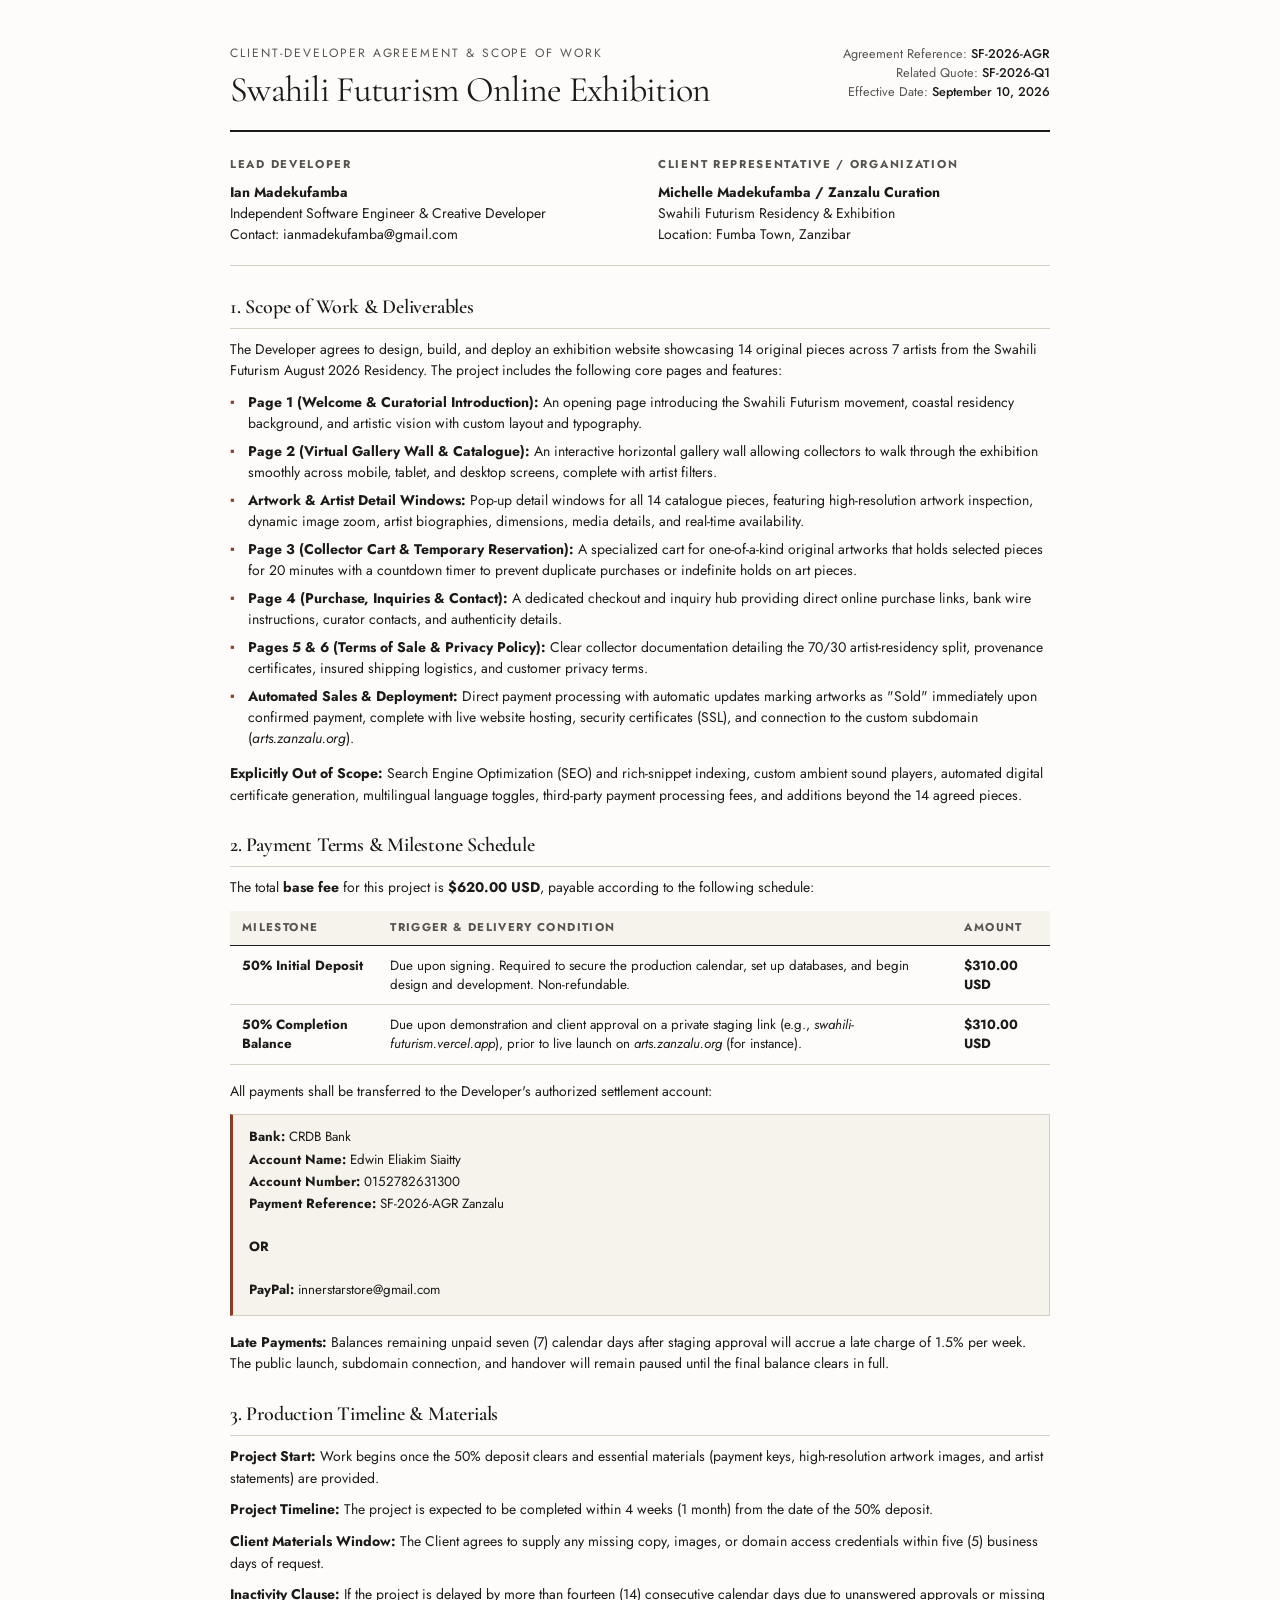
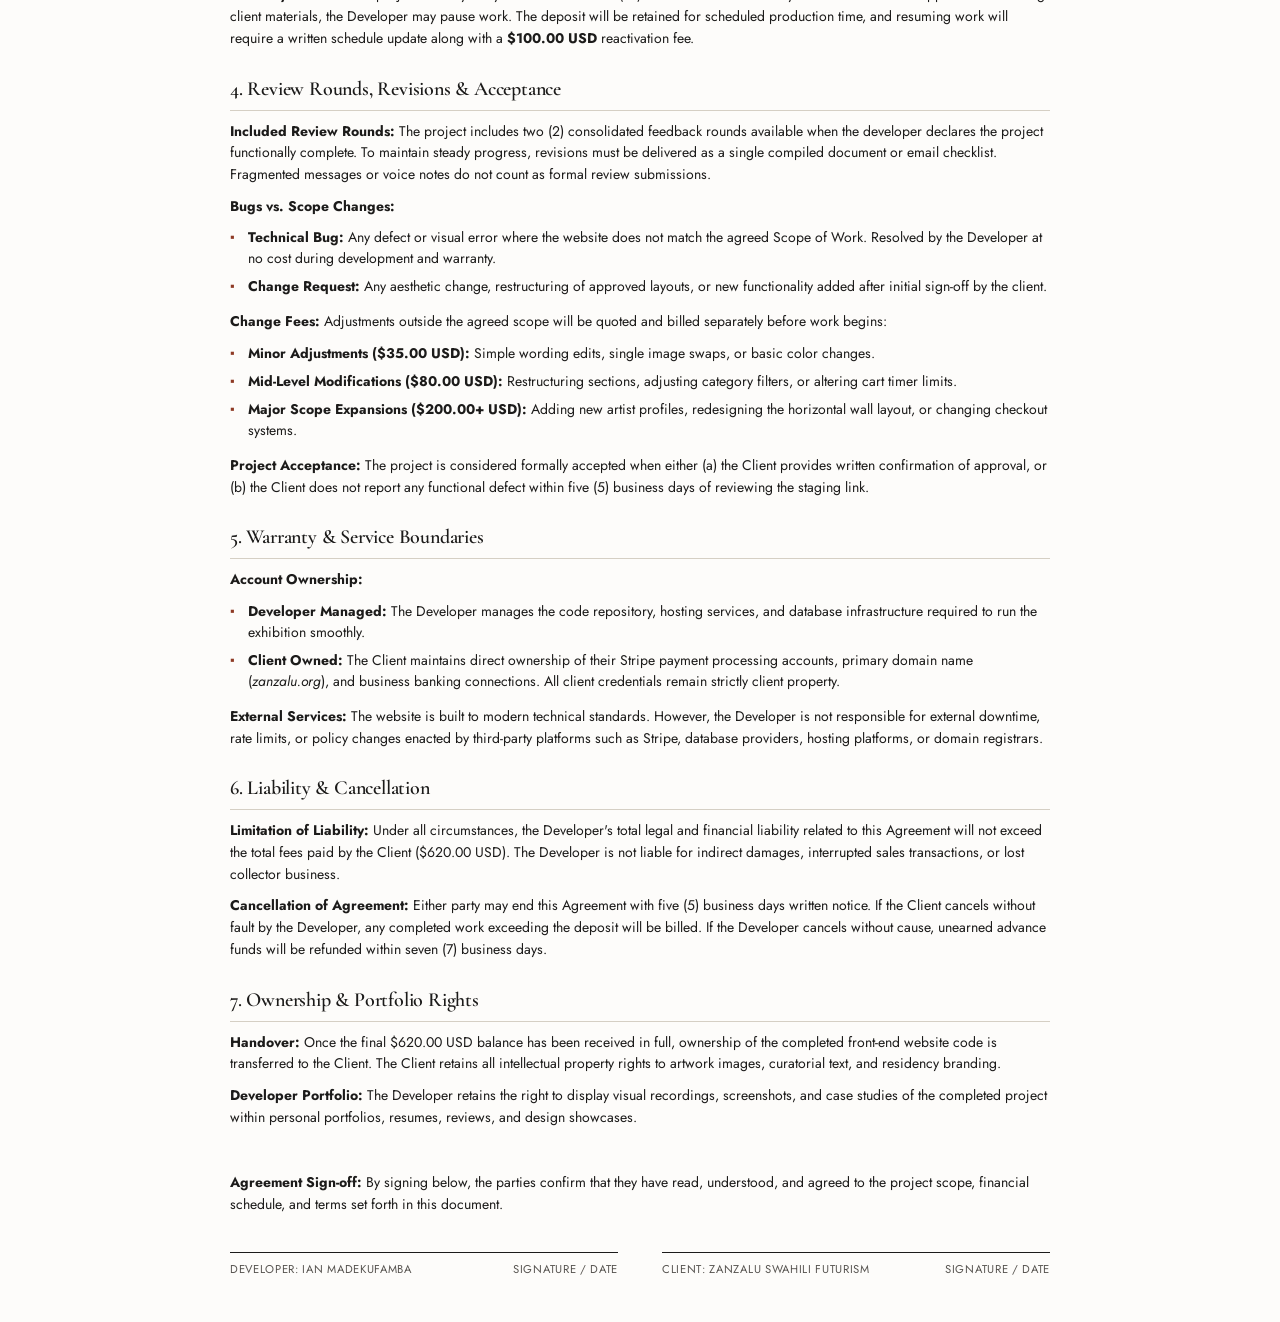
==== project init docs/contract.html @ 7074af78 "feat: complete Swahili Futurism exhibition demo preview" ====
<!DOCTYPE html>
<html lang="en">
<head>
  <meta charset="UTF-8">
  <meta name="viewport" content="width=device-width, initial-scale=1.0">
  <title>Client-Developer Agreement — Swahili Futurism Online Exhibition</title>
  <link rel="preconnect" href="https://fonts.googleapis.com">
  <link rel="preconnect" href="https://fonts.gstatic.com" crossorigin>
  <link href="https://fonts.googleapis.com/css2?family=Cormorant+Garamond:ital,wght@0,400;0,600;1,400&family=Jost:wght@300;400;500;600&display=swap" rel="stylesheet">
  <style>
    :root {
      --bg-page: #FDFCFA;
      --bg-surface: #F6F3EC;
      --text-main: #1C1B1A;
      --text-muted: #575450;
      --border-line: #D5CFC4;
      --accent: #8E3A24;
      --font-serif: 'Cormorant Garamond', Georgia, serif;
      --font-sans: 'Jost', -apple-system, BlinkMacSystemFont, sans-serif;
    }

    * {
      box-sizing: border-box;
      margin: 0;
      padding: 0;
    }

    body {
      background-color: var(--bg-page);
      color: var(--text-main);
      font-family: var(--font-sans);
      font-size: 11pt;
      line-height: 1.55;
      padding: 44px 52px;
    }

    @page {
      size: A4;
      margin: 14mm 16mm;
    }

    .contract-sheet {
      max-width: 820px;
      margin: 0 auto;
    }

    /* Header */
    .header-row {
      display: flex;
      justify-content: space-between;
      align-items: flex-start;
      padding-bottom: 20px;
      border-bottom: 2px solid var(--text-main);
      margin-bottom: 24px;
      break-after: avoid;
      page-break-after: avoid;
    }

    .project-eyebrow {
      font-size: 9pt;
      letter-spacing: 0.16em;
      text-transform: uppercase;
      color: var(--text-muted);
      margin-bottom: 6px;
    }

    .doc-title {
      font-family: var(--font-serif);
      font-size: 27pt;
      font-weight: 400;
      line-height: 1.15;
      letter-spacing: -0.02em;
    }

    .meta-block {
      text-align: right;
      font-size: 9.5pt;
      color: var(--text-muted);
      line-height: 1.5;
    }

    .meta-block strong {
      color: var(--text-main);
      font-weight: 500;
    }

    /* Parties Summary */
    .parties-grid {
      display: grid;
      grid-template-columns: 1fr 1fr;
      gap: 36px;
      margin-bottom: 26px;
      padding-bottom: 20px;
      border-bottom: 1px solid var(--border-line);
      break-inside: avoid;
      page-break-inside: avoid;
    }

    .party-col h3 {
      font-size: 8.5pt;
      letter-spacing: 0.15em;
      text-transform: uppercase;
      color: var(--text-muted);
      margin-bottom: 8px;
    }

    .party-col p {
      font-size: 10.5pt;
      color: var(--text-main);
      line-height: 1.5;
    }

    /* Sections & Typography */
    .clause-section {
      margin-bottom: 24px;
      break-inside: avoid;
      page-break-inside: avoid;
    }

    .clause-title {
      font-family: var(--font-serif);
      font-size: 15pt;
      font-weight: 600;
      letter-spacing: -0.01em;
      margin-bottom: 10px;
      color: var(--text-main);
      border-bottom: 1px solid var(--border-line);
      padding-bottom: 5px;
      break-after: avoid;
      page-break-after: avoid;
    }

    .clause-body {
      font-size: 10.5pt;
      color: var(--text-main);
      line-height: 1.55;
    }

    .clause-body p {
      margin-bottom: 10px;
    }

    ul.contract-bullets {
      list-style: none;
      margin: 10px 0 14px;
    }

    ul.contract-bullets li {
      position: relative;
      padding-left: 18px;
      margin-bottom: 7px;
      font-size: 10.5pt;
      line-height: 1.5;
      color: var(--text-main);
    }

    ul.contract-bullets li::before {
      content: "▪";
      position: absolute;
      left: 0;
      color: var(--accent);
      font-size: 9.5pt;
    }

    /* Data Tables */
    table.data-table {
      width: 100%;
      border-collapse: collapse;
      margin: 12px 0 16px;
      break-inside: avoid;
      page-break-inside: avoid;
    }

    table.data-table th {
      text-align: left;
      font-size: 8.5pt;
      letter-spacing: 0.12em;
      text-transform: uppercase;
      color: var(--text-muted);
      padding: 8px 12px;
      border-bottom: 1px solid var(--text-main);
      background-color: var(--bg-surface);
    }

    table.data-table td {
      padding: 10px 12px;
      border-bottom: 1px solid var(--border-line);
      font-size: 10pt;
      vertical-align: top;
      line-height: 1.45;
    }

    table.data-table td strong {
      color: var(--text-main);
    }

    /* Banking Box */
    .bank-details-box {
      background-color: var(--bg-surface);
      border: 1px solid var(--border-line);
      border-left: 3px solid var(--accent);
      padding: 12px 16px;
      margin: 12px 0 16px;
      font-size: 10pt;
      break-inside: avoid;
      page-break-inside: avoid;
    }

    .bank-details-box p {
      margin-bottom: 3px;
      line-height: 1.45;
    }

    /* Signatures */
    .signatures-block {
      margin-top: 28px;
      padding-top: 16px;
      break-inside: avoid;
      page-break-inside: avoid;
    }

    .signoff-grid {
      display: grid;
      grid-template-columns: 1fr 1fr;
      gap: 44px;
      margin-top: 36px;
    }

    .sign-col {
      display: flex;
      flex-direction: column;
    }

    .sign-line {
      border-top: 1px solid var(--text-main);
      padding-top: 8px;
      font-size: 8.5pt;
      letter-spacing: 0.06em;
      text-transform: uppercase;
      color: var(--text-muted);
      display: flex;
      justify-content: space-between;
    }

    /* Explicit Clean Page Breaks */
    .page-break {
      page-break-before: always;
      break-before: page;
      height: 0;
      display: block;
      clear: both;
    }

    @media print {
      body {
        padding: 0;
        background: #fff;
        -webkit-print-color-adjust: exact;
        print-color-adjust: exact;
      }
      .contract-sheet {
        max-width: 100%;
      }
      .clause-section {
        break-inside: avoid;
        page-break-inside: avoid;
        margin-bottom: 20px;
      }
      .bank-details-box {
        background-color: #F8F8F8 !important;
      }
    }
  </style>
</head>
<body>

  <div class="contract-sheet">

    <!-- PAGE 1: Header, Parties & Section 1 -->
    <header class="header-row">
      <div>
        <p class="project-eyebrow">Client-Developer Agreement & Scope of Work</p>
        <h1 class="doc-title">Swahili Futurism Online Exhibition</h1>
      </div>
      <div class="meta-block">
        <p>Agreement Reference: <strong>SF-2026-AGR</strong></p>
        <p>Related Quote: <strong>SF-2026-Q1</strong></p>
        <p>Effective Date: <strong>September 10, 2026</strong></p>
      </div>
    </header>

    <div class="parties-grid">
      <div class="party-col">
        <h3>Lead Developer</h3>
        <p><strong>Ian Madekufamba</strong></p>
        <p>Independent Software Engineer & Creative Developer</p>
        <p>Contact: ianmadekufamba@gmail.com</p>
      </div>
      <div class="party-col">
        <h3>Client Representative / Organization</h3>
        <p><strong>Michelle Madekufamba / Zanzalu Curation</strong></p>
        <p>Swahili Futurism Residency & Exhibition</p>
        <p>Location: Fumba Town, Zanzibar</p>
      </div>
    </div>

    <!-- Section 1: Scope of Work -->
    <section class="clause-section">
      <h2 class="clause-title">1. Scope of Work & Deliverables</h2>
      <div class="clause-body">
        <p>The Developer agrees to design, build, and deploy an exhibition website showcasing 14 original pieces across 7 artists from the Swahili Futurism August 2026 Residency. The project includes the following core pages and features:</p>
        
        <ul class="contract-bullets">
          <li><strong>Page 1 (Welcome & Curatorial Introduction):</strong> An opening page introducing the Swahili Futurism movement, coastal residency background, and artistic vision with custom layout and typography.</li>
          <li><strong>Page 2 (Virtual Gallery Wall & Catalogue):</strong> An interactive horizontal gallery wall allowing collectors to walk through the exhibition smoothly across mobile, tablet, and desktop screens, complete with artist filters.</li>
          <li><strong>Artwork & Artist Detail Windows:</strong> Pop-up detail windows for all 14 catalogue pieces, featuring high-resolution artwork inspection, dynamic image zoom, artist biographies, dimensions, media details, and real-time availability.</li>
          <li><strong>Page 3 (Collector Cart & Temporary Reservation):</strong> A specialized cart for one-of-a-kind original artworks that holds selected pieces for 20 minutes with a countdown timer to prevent duplicate purchases or indefinite holds on art pieces.</li>
          <li><strong>Page 4 (Purchase, Inquiries & Contact):</strong> A dedicated checkout and inquiry hub providing direct online purchase links, bank wire instructions, curator contacts, and authenticity details.</li>
          <li><strong>Pages 5 & 6 (Terms of Sale & Privacy Policy):</strong> Clear collector documentation detailing the 70/30 artist-residency split, provenance certificates, insured shipping logistics, and customer privacy terms.</li>
          <li><strong>Automated Sales & Deployment:</strong> Direct payment processing with automatic updates marking artworks as "Sold" immediately upon confirmed payment, complete with live website hosting, security certificates (SSL), and connection to the custom subdomain (<em>arts.zanzalu.org</em>).</li>
        </ul>

        <p><strong>Explicitly Out of Scope:</strong> Search Engine Optimization (SEO) and rich-snippet indexing, custom ambient sound players, automated digital certificate generation, multilingual language toggles, third-party payment processing fees, and additions beyond the 14 agreed pieces.</p>
      </div>
    </section>

    <!-- Page Break to Page 2 -->
    <div class="page-break"></div>

    <!-- PAGE 2: Financials, Schedule & Revisions -->
    <!-- Section 2: Compensation -->
    <section class="clause-section">
      <h2 class="clause-title">2. Payment Terms & Milestone Schedule</h2>
      <div class="clause-body">
        <p>The total <strong>base fee</strong> for this project is <strong>$620.00 USD</strong>, payable according to the following schedule:</p>

        <table class="data-table">
          <thead>
            <tr>
              <th>Milestone</th>
              <th>Trigger & Delivery Condition</th>
              <th>Amount</th>
            </tr>
          </thead>
          <tbody>
            <tr>
              <td><strong>50% Initial Deposit</strong></td>
              <td>Due upon signing. Required to secure the production calendar, set up databases, and begin design and development. Non-refundable.</td>
              <td><strong>$310.00 USD</strong></td>
            </tr>
            <tr>
              <td><strong>50% Completion Balance</strong></td>
              <td>Due upon demonstration and client approval on a private staging link (e.g., <em>swahili-futurism.vercel.app</em>), prior to live launch on <em>arts.zanzalu.org</em> (for instance).</td>
              <td><strong>$310.00 USD</strong></td>
            </tr>
          </tbody>
        </table>

        <p>All payments shall be transferred to the Developer's authorized settlement account:</p>
        <div class="bank-details-box">
          <p><strong>Bank:</strong> CRDB Bank</p>
          <p><strong>Account Name:</strong> Edwin Eliakim Siaitty</p>
          <p><strong>Account Number:</strong> 0152782631300</p>
          <p><strong>Payment Reference:</strong> SF-2026-AGR Zanzalu</p>
          <br>
          <p><strong>OR</strong></p>
          <br>
          <p><strong>PayPal:</strong> innerstarstore@gmail.com</p>
        </div>

        <p><strong>Late Payments:</strong> Balances remaining unpaid seven (7) calendar days after staging approval will accrue a late charge of 1.5% per week. The public launch, subdomain connection, and handover will remain paused until the final balance clears in full.</p>
      </div>
    </section>

    <!-- Section 3: Timeline & Inactivity -->
    <section class="clause-section">
      <h2 class="clause-title">3. Production Timeline & Materials</h2>
      <div class="clause-body">
        <p><strong>Project Start:</strong> Work begins once the 50% deposit clears and essential materials (payment keys, high-resolution artwork images, and artist statements) are provided.</p>
        <p><strong>Project Timeline:</strong> The project is expected to be completed within 4 weeks (1 month) from the date of the 50% deposit.</p>
        <p><strong>Client Materials Window:</strong> The Client agrees to supply any missing copy, images, or domain access credentials within five (5) business days of request.</p>
        <p><strong>Inactivity Clause:</strong> If the project is delayed by more than fourteen (14) consecutive calendar days due to unanswered approvals or missing client materials, the Developer may pause work. The deposit will be retained for scheduled production time, and resuming work will require a written schedule update along with a <strong>$100.00 USD</strong> reactivation fee.</p>
      </div>
    </section>

    <!-- Section 4: Testing & Revisions -->
    <section class="clause-section">
      <h2 class="clause-title">4. Review Rounds, Revisions & Acceptance</h2>
      <div class="clause-body">
        <p><strong>Included Review Rounds:</strong> The project includes two (2) consolidated feedback rounds available when the developer declares the project functionally complete. To maintain steady progress, revisions must be delivered as a single compiled document or email checklist. Fragmented messages or voice notes do not count as formal review submissions.</p>

        <p><strong>Bugs vs. Scope Changes:</strong></p>
        <ul class="contract-bullets">
          <li><strong>Technical Bug:</strong> Any defect or visual error where the website does not match the agreed Scope of Work. Resolved by the Developer at no cost during development and warranty.</li>
          <li><strong>Change Request:</strong> Any aesthetic change, restructuring of approved layouts, or new functionality added after initial sign-off by the client.</li>
        </ul>

        <p><strong>Change Fees:</strong> Adjustments outside the agreed scope will be quoted and billed separately before work begins:</p>
        <ul class="contract-bullets">
          <li><strong>Minor Adjustments ($35.00 USD):</strong> Simple wording edits, single image swaps, or basic color changes.</li>
          <li><strong>Mid-Level Modifications ($80.00 USD):</strong> Restructuring sections, adjusting category filters, or altering cart timer limits.</li>
          <li><strong>Major Scope Expansions ($200.00+ USD):</strong> Adding new artist profiles, redesigning the horizontal wall layout, or changing checkout systems.</li>
        </ul>

        <p><strong>Project Acceptance:</strong> The project is considered formally accepted when either (a) the Client provides written confirmation of approval, or (b) the Client does not report any functional defect within five (5) business days of reviewing the staging link.</p>
      </div>
    </section>

    <!-- Page Break to Page 3 -->
    <div class="page-break"></div>

    <!-- PAGE 3: Legal, Ownership & Signatures -->
    <!-- Section 5: Warranty & Infrastructure -->
    <section class="clause-section">
      <h2 class="clause-title">5. Warranty & Service Boundaries</h2>
      <div class="clause-body">
        <p><strong>Account Ownership:</strong></p>
        <ul class="contract-bullets">
          <li><strong>Developer Managed:</strong> The Developer manages the code repository, hosting services, and database infrastructure required to run the exhibition smoothly.</li>
          <li><strong>Client Owned:</strong> The Client maintains direct ownership of their Stripe payment processing accounts, primary domain name (<em>zanzalu.org</em>), and business banking connections. All client credentials remain strictly client property.</li>
        </ul>

        <p><strong>External Services:</strong> The website is built to modern technical standards. However, the Developer is not responsible for external downtime, rate limits, or policy changes enacted by third-party platforms such as Stripe, database providers, hosting platforms, or domain registrars.</p>
      </div>
    </section>

    <!-- Section 6: Liability & Termination -->
    <section class="clause-section">
      <h2 class="clause-title">6. Liability & Cancellation</h2>
      <div class="clause-body">
        <p><strong>Limitation of Liability:</strong> Under all circumstances, the Developer's total legal and financial liability related to this Agreement will not exceed the total fees paid by the Client ($620.00 USD). The Developer is not liable for indirect damages, interrupted sales transactions, or lost collector business.</p>
        <p><strong>Cancellation of Agreement:</strong> Either party may end this Agreement with five (5) business days written notice. If the Client cancels without fault by the Developer, any completed work exceeding the deposit will be billed. If the Developer cancels without cause, unearned advance funds will be refunded within seven (7) business days.</p>
      </div>
    </section>

    <!-- Section 7: Ownership & Rights -->
    <section class="clause-section">
      <h2 class="clause-title">7. Ownership & Portfolio Rights</h2>
      <div class="clause-body">
        <p><strong>Handover:</strong> Once the final $620.00 USD balance has been received in full, ownership of the completed front-end website code is transferred to the Client. The Client retains all intellectual property rights to artwork images, curatorial text, and residency branding.</p>
        <p><strong>Developer Portfolio:</strong> The Developer retains the right to display visual recordings, screenshots, and case studies of the completed project within personal portfolios, resumes, reviews, and design showcases.</p>
      </div>
    </section>

    <!-- Signatures -->
    <div class="signatures-block">
      <p class="clause-body"><strong>Agreement Sign-off:</strong> By signing below, the parties confirm that they have read, understood, and agreed to the project scope, financial schedule, and terms set forth in this document.</p>

      <div class="signoff-grid">
        <div class="sign-col">
          <div class="sign-line">
            <span>Developer: Ian Madekufamba</span>
            <span>Signature / Date</span>
          </div>
        </div>
        <div class="sign-col">
          <div class="sign-line">
            <span>Client: Zanzalu Swahili Futurism</span>
            <span>Signature / Date</span>
          </div>
        </div>
      </div>
    </div>

  </div>

</body>
</html>
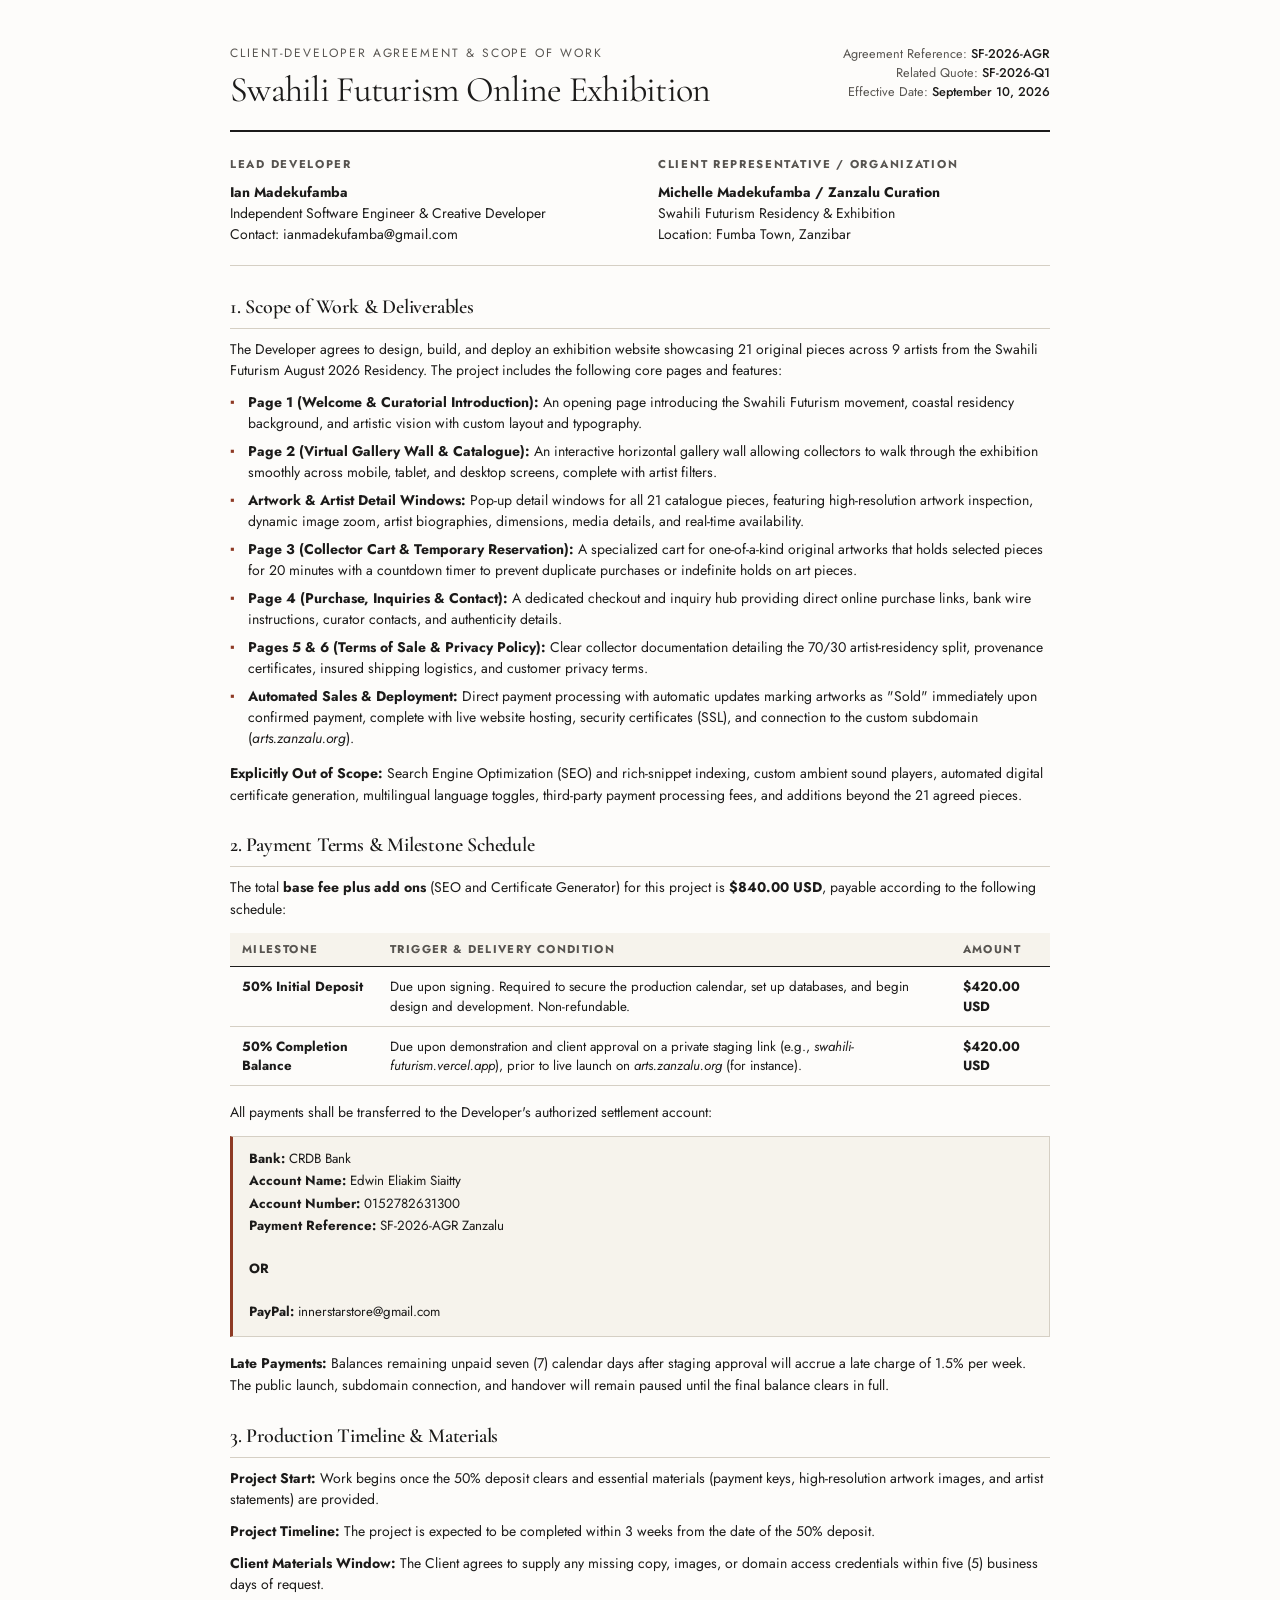
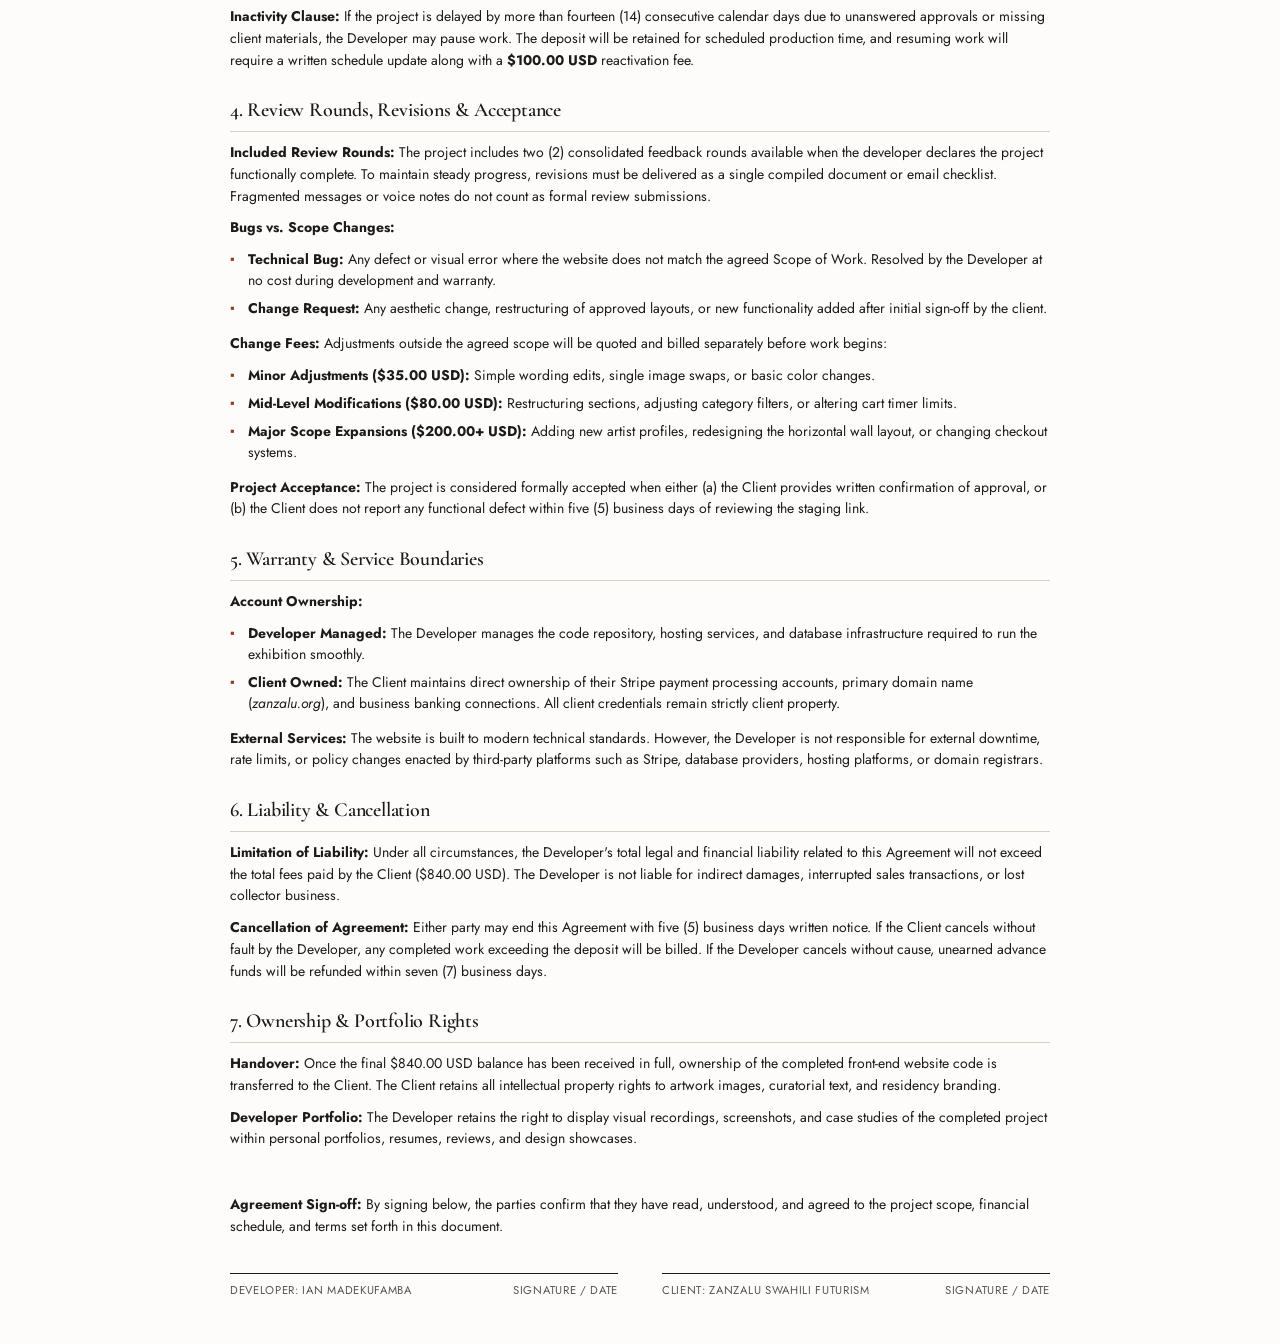
==== commit 329cf81c: "14 to 21" ====
--- a/project init docs/contract.html
+++ b/project init docs/contract.html
@@ -308,19 +308,19 @@
     <section class="clause-section">
       <h2 class="clause-title">1. Scope of Work & Deliverables</h2>
       <div class="clause-body">
-        <p>The Developer agrees to design, build, and deploy an exhibition website showcasing 14 original pieces across 7 artists from the Swahili Futurism August 2026 Residency. The project includes the following core pages and features:</p>
+        <p>The Developer agrees to design, build, and deploy an exhibition website showcasing 21 original pieces across 9 artists from the Swahili Futurism August 2026 Residency. The project includes the following core pages and features:</p>
         
         <ul class="contract-bullets">
           <li><strong>Page 1 (Welcome & Curatorial Introduction):</strong> An opening page introducing the Swahili Futurism movement, coastal residency background, and artistic vision with custom layout and typography.</li>
           <li><strong>Page 2 (Virtual Gallery Wall & Catalogue):</strong> An interactive horizontal gallery wall allowing collectors to walk through the exhibition smoothly across mobile, tablet, and desktop screens, complete with artist filters.</li>
-          <li><strong>Artwork & Artist Detail Windows:</strong> Pop-up detail windows for all 14 catalogue pieces, featuring high-resolution artwork inspection, dynamic image zoom, artist biographies, dimensions, media details, and real-time availability.</li>
+          <li><strong>Artwork & Artist Detail Windows:</strong> Pop-up detail windows for all 21 catalogue pieces, featuring high-resolution artwork inspection, dynamic image zoom, artist biographies, dimensions, media details, and real-time availability.</li>
           <li><strong>Page 3 (Collector Cart & Temporary Reservation):</strong> A specialized cart for one-of-a-kind original artworks that holds selected pieces for 20 minutes with a countdown timer to prevent duplicate purchases or indefinite holds on art pieces.</li>
           <li><strong>Page 4 (Purchase, Inquiries & Contact):</strong> A dedicated checkout and inquiry hub providing direct online purchase links, bank wire instructions, curator contacts, and authenticity details.</li>
           <li><strong>Pages 5 & 6 (Terms of Sale & Privacy Policy):</strong> Clear collector documentation detailing the 70/30 artist-residency split, provenance certificates, insured shipping logistics, and customer privacy terms.</li>
           <li><strong>Automated Sales & Deployment:</strong> Direct payment processing with automatic updates marking artworks as "Sold" immediately upon confirmed payment, complete with live website hosting, security certificates (SSL), and connection to the custom subdomain (<em>arts.zanzalu.org</em>).</li>
         </ul>
 
-        <p><strong>Explicitly Out of Scope:</strong> Search Engine Optimization (SEO) and rich-snippet indexing, custom ambient sound players, automated digital certificate generation, multilingual language toggles, third-party payment processing fees, and additions beyond the 14 agreed pieces.</p>
+        <p><strong>Explicitly Out of Scope:</strong> Search Engine Optimization (SEO) and rich-snippet indexing, custom ambient sound players, automated digital certificate generation, multilingual language toggles, third-party payment processing fees, and additions beyond the 21 agreed pieces.</p>
       </div>
     </section>
 
@@ -332,7 +332,7 @@
     <section class="clause-section">
       <h2 class="clause-title">2. Payment Terms & Milestone Schedule</h2>
       <div class="clause-body">
-        <p>The total <strong>base fee</strong> for this project is <strong>$620.00 USD</strong>, payable according to the following schedule:</p>
+        <p>The total <strong>base fee plus add ons</strong> (SEO and Certificate Generator) for this project is <strong>$840.00 USD</strong>, payable according to the following schedule:</p>
 
         <table class="data-table">
           <thead>
@@ -346,12 +346,12 @@
             <tr>
               <td><strong>50% Initial Deposit</strong></td>
               <td>Due upon signing. Required to secure the production calendar, set up databases, and begin design and development. Non-refundable.</td>
-              <td><strong>$310.00 USD</strong></td>
+              <td><strong>$420.00 USD</strong></td>
             </tr>
             <tr>
               <td><strong>50% Completion Balance</strong></td>
               <td>Due upon demonstration and client approval on a private staging link (e.g., <em>swahili-futurism.vercel.app</em>), prior to live launch on <em>arts.zanzalu.org</em> (for instance).</td>
-              <td><strong>$310.00 USD</strong></td>
+              <td><strong>$420.00 USD</strong></td>
             </tr>
           </tbody>
         </table>
@@ -377,7 +377,7 @@
       <h2 class="clause-title">3. Production Timeline & Materials</h2>
       <div class="clause-body">
         <p><strong>Project Start:</strong> Work begins once the 50% deposit clears and essential materials (payment keys, high-resolution artwork images, and artist statements) are provided.</p>
-        <p><strong>Project Timeline:</strong> The project is expected to be completed within 4 weeks (1 month) from the date of the 50% deposit.</p>
+        <p><strong>Project Timeline:</strong> The project is expected to be completed within 3 weeks from the date of the 50% deposit.</p>
         <p><strong>Client Materials Window:</strong> The Client agrees to supply any missing copy, images, or domain access credentials within five (5) business days of request.</p>
         <p><strong>Inactivity Clause:</strong> If the project is delayed by more than fourteen (14) consecutive calendar days due to unanswered approvals or missing client materials, the Developer may pause work. The deposit will be retained for scheduled production time, and resuming work will require a written schedule update along with a <strong>$100.00 USD</strong> reactivation fee.</p>
       </div>
@@ -428,7 +428,7 @@
     <section class="clause-section">
       <h2 class="clause-title">6. Liability & Cancellation</h2>
       <div class="clause-body">
-        <p><strong>Limitation of Liability:</strong> Under all circumstances, the Developer's total legal and financial liability related to this Agreement will not exceed the total fees paid by the Client ($620.00 USD). The Developer is not liable for indirect damages, interrupted sales transactions, or lost collector business.</p>
+        <p><strong>Limitation of Liability:</strong> Under all circumstances, the Developer's total legal and financial liability related to this Agreement will not exceed the total fees paid by the Client ($840.00 USD). The Developer is not liable for indirect damages, interrupted sales transactions, or lost collector business.</p>
         <p><strong>Cancellation of Agreement:</strong> Either party may end this Agreement with five (5) business days written notice. If the Client cancels without fault by the Developer, any completed work exceeding the deposit will be billed. If the Developer cancels without cause, unearned advance funds will be refunded within seven (7) business days.</p>
       </div>
     </section>
@@ -437,7 +437,7 @@
     <section class="clause-section">
       <h2 class="clause-title">7. Ownership & Portfolio Rights</h2>
       <div class="clause-body">
-        <p><strong>Handover:</strong> Once the final $620.00 USD balance has been received in full, ownership of the completed front-end website code is transferred to the Client. The Client retains all intellectual property rights to artwork images, curatorial text, and residency branding.</p>
+        <p><strong>Handover:</strong> Once the final $840.00 USD balance has been received in full, ownership of the completed front-end website code is transferred to the Client. The Client retains all intellectual property rights to artwork images, curatorial text, and residency branding.</p>
         <p><strong>Developer Portfolio:</strong> The Developer retains the right to display visual recordings, screenshots, and case studies of the completed project within personal portfolios, resumes, reviews, and design showcases.</p>
       </div>
     </section>
